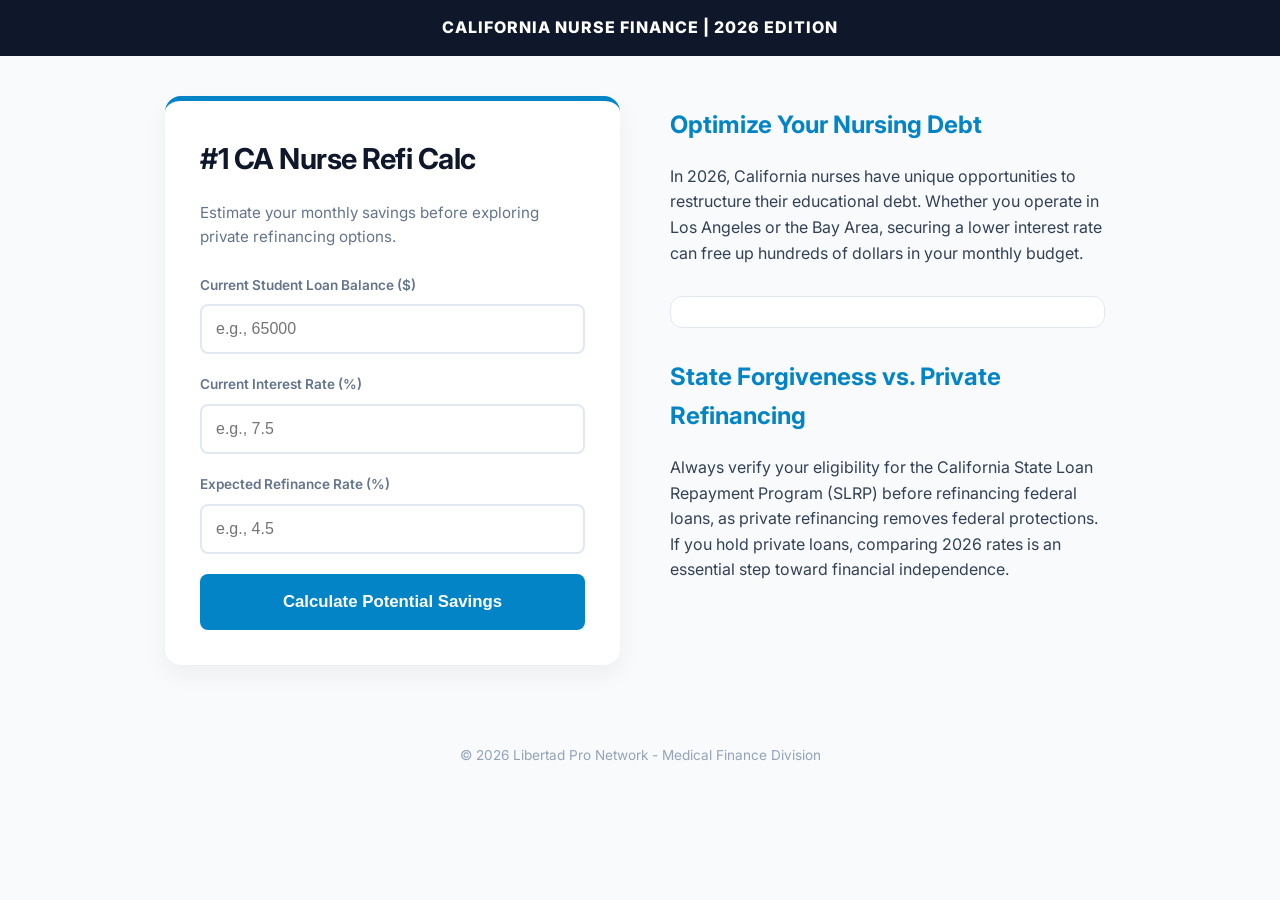
==== 1-nurse-loan-refinance-ca/index.html @ dbeffd3f "Add files via upload" ====
<!DOCTYPE html>
<html lang="en">
<head>
    <meta charset="UTF-8">
    <meta name="viewport" content="width=device-width, initial-scale=1.0">
    <title>#1 Nurse Student Loan Refinance Calculator | California 2026</title>
    <link href="https://fonts.googleapis.com/css2?family=Inter:wght@400;600;800&display=swap" rel="stylesheet">
    <style>
        /* Estética Premium Médica/Financiera */
        :root { --med-blue: #0284c7; --med-dark: #0f172a; --bg: #f8fafc; --accent: #10b981; }
        body { font-family: 'Inter', sans-serif; background: var(--bg); color: #334155; margin: 0; line-height: 1.6; }
        .top-bar { background: var(--med-dark); color: white; padding: 15px 20px; font-weight: 800; letter-spacing: 1px; text-align: center; }
        .container { max-width: 950px; margin: 40px auto; padding: 0 20px; display: grid; grid-template-columns: 1fr 1fr; gap: 40px; }
        @media(max-width: 768px) { .container { grid-template-columns: 1fr; margin: 20px auto; gap: 20px; } }
        
        /* Panel Izquierdo: Calculadora */
        .calc-panel { background: white; padding: 35px; border-radius: 16px; box-shadow: 0 10px 25px rgba(0,0,0,0.05); border-top: 5px solid var(--med-blue); }
        h1 { font-size: 1.8rem; color: var(--med-dark); margin-top: 0; letter-spacing: -0.5px; }
        label { display: block; font-size: 0.85rem; font-weight: 600; margin-bottom: 8px; color: #64748b; }
        input { width: 100%; padding: 14px; margin-bottom: 20px; border: 2px solid #e2e8f0; border-radius: 8px; box-sizing: border-box; font-size: 1rem; transition: 0.3s; }
        input:focus { border-color: var(--med-blue); outline: none; }
        .calc-btn { width: 100%; padding: 18px; background: var(--med-blue); color: white; border: none; border-radius: 8px; font-weight: 800; font-size: 1.05rem; cursor: pointer; transition: 0.2s; }
        .calc-btn:hover { background: #0369a1; }
        
        /* Resultados & Botón Smartlink (Aparece Dinámicamente) */
        #result-area { margin-top: 25px; display: none; padding: 25px; background: #f0fdf4; border: 2px dashed #bbf7d0; border-radius: 12px; text-align: center; }
        .smart-btn { display: inline-block; margin-top: 15px; padding: 16px 20px; background: var(--accent); color: white; text-decoration: none; font-weight: 800; border-radius: 50px; box-shadow: 0 10px 15px rgba(16, 185, 129, 0.3); width: 100%; box-sizing: border-box; transition: transform 0.2s; }
        .smart-btn:hover { transform: translateY(-2px); background: #059669; }
        
        /* Panel Derecho: SEO & Anuncio Nativo */
        .info-panel { padding: 10px; }
        .info-panel h2 { font-size: 1.5rem; color: var(--med-blue); margin-top: 0; }
        .ad-container { margin: 30px 0; background: white; padding: 15px; border-radius: 12px; border: 1px solid #e2e8f0; text-align: center; overflow: hidden; }
        footer { text-align: center; padding: 40px; font-size: 0.85rem; color: #94a3b8; }
    </style>
</head>
<body>
    <div class="top-bar">CALIFORNIA NURSE FINANCE | 2026 EDITION</div>
    
    <div class="container">
        <div class="calc-panel">
            <h1>#1 CA Nurse Refi Calc</h1>
            <p style="font-size:0.95rem; color:#64748b; margin-bottom:25px;">Estimate your monthly savings before exploring private refinancing options.</p>
            
            <label>Current Student Loan Balance ($)</label>
            <input type="number" id="balance" placeholder="e.g., 65000">
            
            <label>Current Interest Rate (%)</label>
            <input type="number" id="currentRate" placeholder="e.g., 7.5">
            
            <label>Expected Refinance Rate (%)</label>
            <input type="number" id="newRate" placeholder="e.g., 4.5">
            
            <button class="calc-btn" onclick="calculate()">Calculate Potential Savings</button>
            
            <div id="result-area"></div>
        </div>
        
        <div class="info-panel">
            <h2>Optimize Your Nursing Debt</h2>
            <p>In 2026, California nurses have unique opportunities to restructure their educational debt. Whether you operate in Los Angeles or the Bay Area, securing a lower interest rate can free up hundreds of dollars in your monthly budget.</p>
            
            <div class="ad-container">
                <script async="async" data-cfasync="false" src="https://pl28879963.effectivegatecpm.com/3971cbb4233ab0d81635cde997026c7f/invoke.js"></script>
                <div id="container-3971cbb4233ab0d81635cde997026c7f"></div>
            </div>

            <h2>State Forgiveness vs. Private Refinancing</h2>
            <p>Always verify your eligibility for the California State Loan Repayment Program (SLRP) before refinancing federal loans, as private refinancing removes federal protections. If you hold private loans, comparing 2026 rates is an essential step toward financial independence.</p>
        </div>
    </div>

    <footer>&copy; 2026 Libertad Pro Network - Medical Finance Division</footer>

    <script>
        function calculate() {
            const b = parseFloat(document.getElementById('balance').value);
            const cr = parseFloat(document.getElementById('currentRate').value) / 100 / 12;
            const nr = parseFloat(document.getElementById('newRate').value) / 100 / 12;
            const term = 120; // 10 years standard

            if(b && cr && nr) {
                const oldPmt = (b * cr) / (1 - Math.pow(1 + cr, -term));
                const newPmt = (b * nr) / (1 - Math.pow(1 + nr, -term));
                const savings = oldPmt - newPmt;

                const res = document.getElementById('result-area');
                res.style.display = 'block';
                
                if(savings > 0) {
                    res.innerHTML = `
                        <h3 style="color:var(--med-dark); margin-top:0; font-size: 1.4rem;">Est. Savings: $${savings.toFixed(2)} / month</h3>
                        <p style="font-size:0.85rem; color:#475569; margin-bottom: 15px;">Over a standard 10-year term, you could save <strong>$${(savings * 120).toFixed(2)}</strong> in total interest.</p>
                        <a href="https://www.effectivegatecpm.com/hurm39h4n?key=d2a96765cf244251cf92d4d705cc8a15" target="_blank" class="smart-btn">👉 Check 2026 Refinance Offers</a>
                    `;
                } else {
                    res.innerHTML = `<h3 style="color:#ef4444; margin-top:0;">No Savings Detected</h3><p>Your current rate is already highly competitive in the CA market.</p>`;
                }
            }
        }
    </script>
</body>
</html>
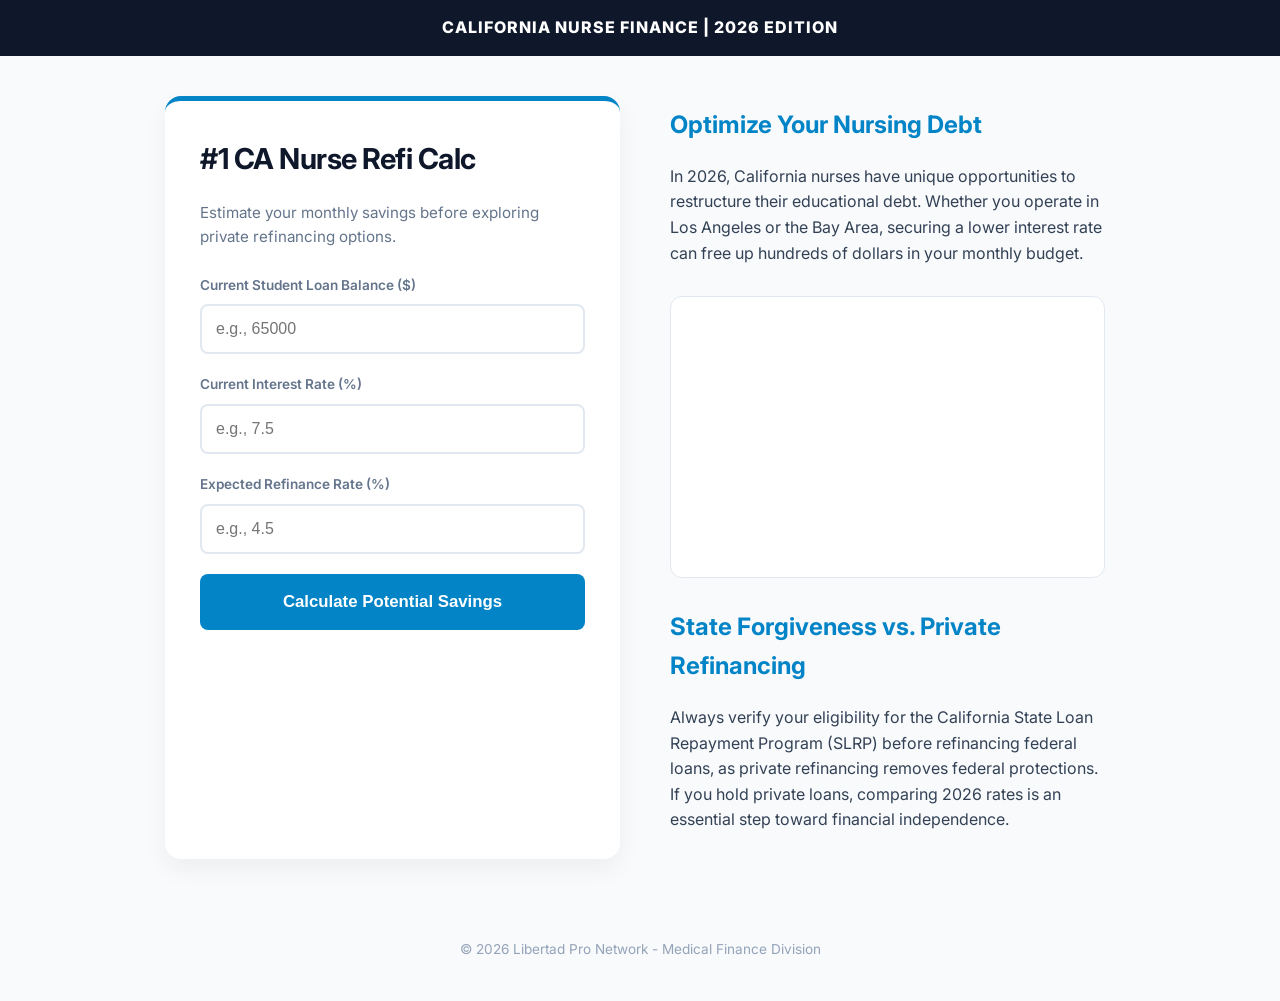
==== commit 3a726a43: "Update index.html" ====
--- a/1-nurse-loan-refinance-ca/index.html
+++ b/1-nurse-loan-refinance-ca/index.html
@@ -6,14 +6,12 @@
     <title>#1 Nurse Student Loan Refinance Calculator | California 2026</title>
     <link href="https://fonts.googleapis.com/css2?family=Inter:wght@400;600;800&display=swap" rel="stylesheet">
     <style>
-        /* Estética Premium Médica/Financiera */
         :root { --med-blue: #0284c7; --med-dark: #0f172a; --bg: #f8fafc; --accent: #10b981; }
         body { font-family: 'Inter', sans-serif; background: var(--bg); color: #334155; margin: 0; line-height: 1.6; }
         .top-bar { background: var(--med-dark); color: white; padding: 15px 20px; font-weight: 800; letter-spacing: 1px; text-align: center; }
         .container { max-width: 950px; margin: 40px auto; padding: 0 20px; display: grid; grid-template-columns: 1fr 1fr; gap: 40px; }
         @media(max-width: 768px) { .container { grid-template-columns: 1fr; margin: 20px auto; gap: 20px; } }
         
-        /* Panel Izquierdo: Calculadora */
         .calc-panel { background: white; padding: 35px; border-radius: 16px; box-shadow: 0 10px 25px rgba(0,0,0,0.05); border-top: 5px solid var(--med-blue); }
         h1 { font-size: 1.8rem; color: var(--med-dark); margin-top: 0; letter-spacing: -0.5px; }
         label { display: block; font-size: 0.85rem; font-weight: 600; margin-bottom: 8px; color: #64748b; }
@@ -22,15 +20,13 @@
         .calc-btn { width: 100%; padding: 18px; background: var(--med-blue); color: white; border: none; border-radius: 8px; font-weight: 800; font-size: 1.05rem; cursor: pointer; transition: 0.2s; }
         .calc-btn:hover { background: #0369a1; }
         
-        /* Resultados & Botón Smartlink (Aparece Dinámicamente) */
         #result-area { margin-top: 25px; display: none; padding: 25px; background: #f0fdf4; border: 2px dashed #bbf7d0; border-radius: 12px; text-align: center; }
         .smart-btn { display: inline-block; margin-top: 15px; padding: 16px 20px; background: var(--accent); color: white; text-decoration: none; font-weight: 800; border-radius: 50px; box-shadow: 0 10px 15px rgba(16, 185, 129, 0.3); width: 100%; box-sizing: border-box; transition: transform 0.2s; }
         .smart-btn:hover { transform: translateY(-2px); background: #059669; }
         
-        /* Panel Derecho: SEO & Anuncio Nativo */
         .info-panel { padding: 10px; }
         .info-panel h2 { font-size: 1.5rem; color: var(--med-blue); margin-top: 0; }
-        .ad-container { margin: 30px 0; background: white; padding: 15px; border-radius: 12px; border: 1px solid #e2e8f0; text-align: center; overflow: hidden; }
+        .ad-container { margin: 30px 0; padding: 15px; border-radius: 12px; border: 1px solid #e2e8f0; background: white; display: flex; justify-content: center; align-items: center; min-height: 250px; overflow: hidden; }
         footer { text-align: center; padding: 40px; font-size: 0.85rem; color: #94a3b8; }
     </style>
 </head>
@@ -61,8 +57,18 @@
             <p>In 2026, California nurses have unique opportunities to restructure their educational debt. Whether you operate in Los Angeles or the Bay Area, securing a lower interest rate can free up hundreds of dollars in your monthly budget.</p>
             
             <div class="ad-container">
-                <script async="async" data-cfasync="false" src="https://pl28879963.effectivegatecpm.com/3971cbb4233ab0d81635cde997026c7f/invoke.js"></script>
-                <div id="container-3971cbb4233ab0d81635cde997026c7f"></div>
+                <div>
+                    <script>
+                        atOptions = {
+                            'key' : '6879ae15e3c0022ec1df6fe4a4eb64b7',
+                            'format' : 'iframe',
+                            'height' : 250,
+                            'width' : 300,
+                            'params' : {}
+                        };
+                    </script>
+                    <script src="https://www.highperformanceformat.com/6879ae15e3c0022ec1df6fe4a4eb64b7/invoke.js"></script>
+                </div>
             </div>
 
             <h2>State Forgiveness vs. Private Refinancing</h2>
@@ -77,7 +83,7 @@
             const b = parseFloat(document.getElementById('balance').value);
             const cr = parseFloat(document.getElementById('currentRate').value) / 100 / 12;
             const nr = parseFloat(document.getElementById('newRate').value) / 100 / 12;
-            const term = 120; // 10 years standard
+            const term = 120;
 
             if(b && cr && nr) {
                 const oldPmt = (b * cr) / (1 - Math.pow(1 + cr, -term));
@@ -91,7 +97,7 @@
                     res.innerHTML = `
                         <h3 style="color:var(--med-dark); margin-top:0; font-size: 1.4rem;">Est. Savings: $${savings.toFixed(2)} / month</h3>
                         <p style="font-size:0.85rem; color:#475569; margin-bottom: 15px;">Over a standard 10-year term, you could save <strong>$${(savings * 120).toFixed(2)}</strong> in total interest.</p>
-                        <a href="https://www.effectivegatecpm.com/hurm39h4n?key=d2a96765cf244251cf92d4d705cc8a15" target="_blank" class="smart-btn">👉 Check 2026 Refinance Offers</a>
+                        <a href="https://www.effectivegatecpm.com/hurm39h4n?key=d2a96765cf244251cf92d4d705cc8a15" target="_blank" class="smart-btn">👉 Consultar Alternativas Financieras</a>
                     `;
                 } else {
                     res.innerHTML = `<h3 style="color:#ef4444; margin-top:0;">No Savings Detected</h3><p>Your current rate is already highly competitive in the CA market.</p>`;
@@ -100,4 +106,4 @@
         }
     </script>
 </body>
-</html>+</html>
